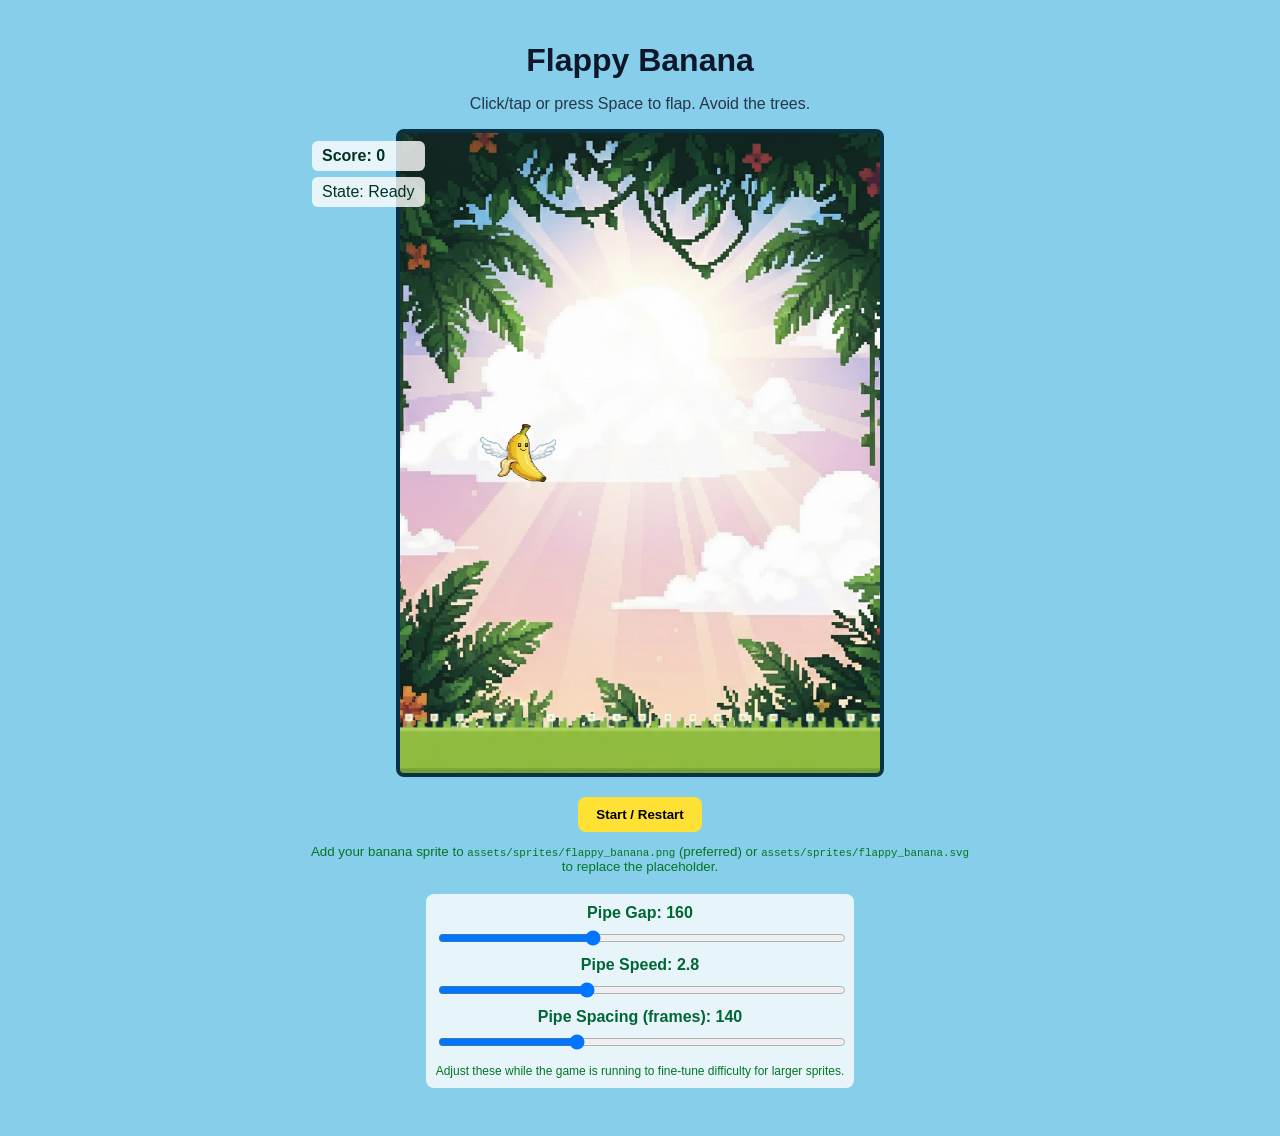
==== flappy.html @ c49f81b3 "FlappyBird" ====
<!doctype html>
<html lang="en">
<head>
  <meta charset="utf-8" />
  <meta name="viewport" content="width=device-width,initial-scale=1" />
  <title>Flappy Banana</title>
  <link rel="stylesheet" href="flappy.css">
</head>
<body>
  <main class="wrap">
    <h1>Flappy Banana</h1>
    <p class="hint">Click/tap or press Space to flap. Avoid the trees.</p>

    <div class="game-area">
      <canvas id="flappyCanvas" width="480" height="640"></canvas>
      <div id="hud">
        <div id="score">Score: 0</div>
        <div id="state">State: Ready</div>
      </div>
    </div>

    <div class="controls">
      <button id="startBtn">Start / Restart</button>
      <small>Add your banana sprite to <code>assets/sprites/flappy_banana.png</code> (preferred) or <code>assets/sprites/flappy_banana.svg</code> to replace the placeholder.</small>

      <div class="tune">
        <div class="tune-row">
          <label>Pipe Gap: <strong id="gapVal">160</strong></label>
          <input id="gapRange" type="range" min="100" max="260" value="160">
        </div>
        <div class="tune-row">
          <label>Pipe Speed: <strong id="speedVal">2.8</strong></label>
          <input id="speedRange" type="range" min="1" max="6" step="0.1" value="2.8">
        </div>
        <div class="tune-row">
          <label>Pipe Spacing (frames): <strong id="spacingVal">140</strong></label>
          <input id="spacingRange" type="range" min="80" max="260" value="140">
        </div>
        <small class="tune-note">Adjust these while the game is running to fine-tune difficulty for larger sprites.</small>
      </div>
    </div>

    <!-- footer removed to keep the UI compact per request -->
  </main>

  <script src="flappy.js"></script>
</body>
</html>
---- flappy.css ----
/* Minimal styling for Flappy Banana */
:root{--bg:#87CEEB;--panel:#ffffffcc;--accent:#FFE135}
html,body{height:100%;margin:0;font-family:Inter,Arial,Helvetica,sans-serif;background:var(--bg);color:#0f172a}
.wrap{max-width:680px;margin:24px auto;padding:12px}
h1{text-align:center;margin:6px 0}
.hint{text-align:center;color:#0b1220cc}
.game-area{display:flex;justify-content:center;align-items:center;position:relative}
#flappyCanvas{background-image:url('assets/sprites/pretty_sky_bg.png');background-size:cover;background-position:center;border:4px solid #083344;border-radius:8px;display:block;max-width:100%;height:auto}
#flappyCanvas:focus{outline:none}
#hud{position:absolute;left:12px;top:12px;color:#032;display:flex;flex-direction:column;gap:6px}
#score{background:var(--panel);padding:6px 10px;border-radius:6px;font-weight:700}
#state{background:var(--panel);padding:6px 10px;border-radius:6px}
.controls{margin-top:12px;text-align:center;display:flex;flex-direction:column;align-items:center;gap:8px;padding:8px}
.controls button{background:var(--accent);border:none;padding:10px 18px;border-radius:8px;font-weight:700;cursor:pointer;display:inline-block}
.controls small{display:block;margin-top:4px;color:#072}
.tune{margin-top:12px;background:#ffffffcc;padding:10px;border-radius:8px;display:flex;flex-direction:column;gap:8px;align-items:stretch}
.tune-row{display:flex;flex-direction:column;gap:6px}
.tune-row label{font-weight:600;color:#063}
.tune-row input[type=range]{width:100%}
.tune-note{font-size:12px;color:#084}
/* add bottom padding so controls/buttons are never half off-screen on small viewports */
.wrap{max-width:680px;margin:24px auto;padding:12px 12px 40px}
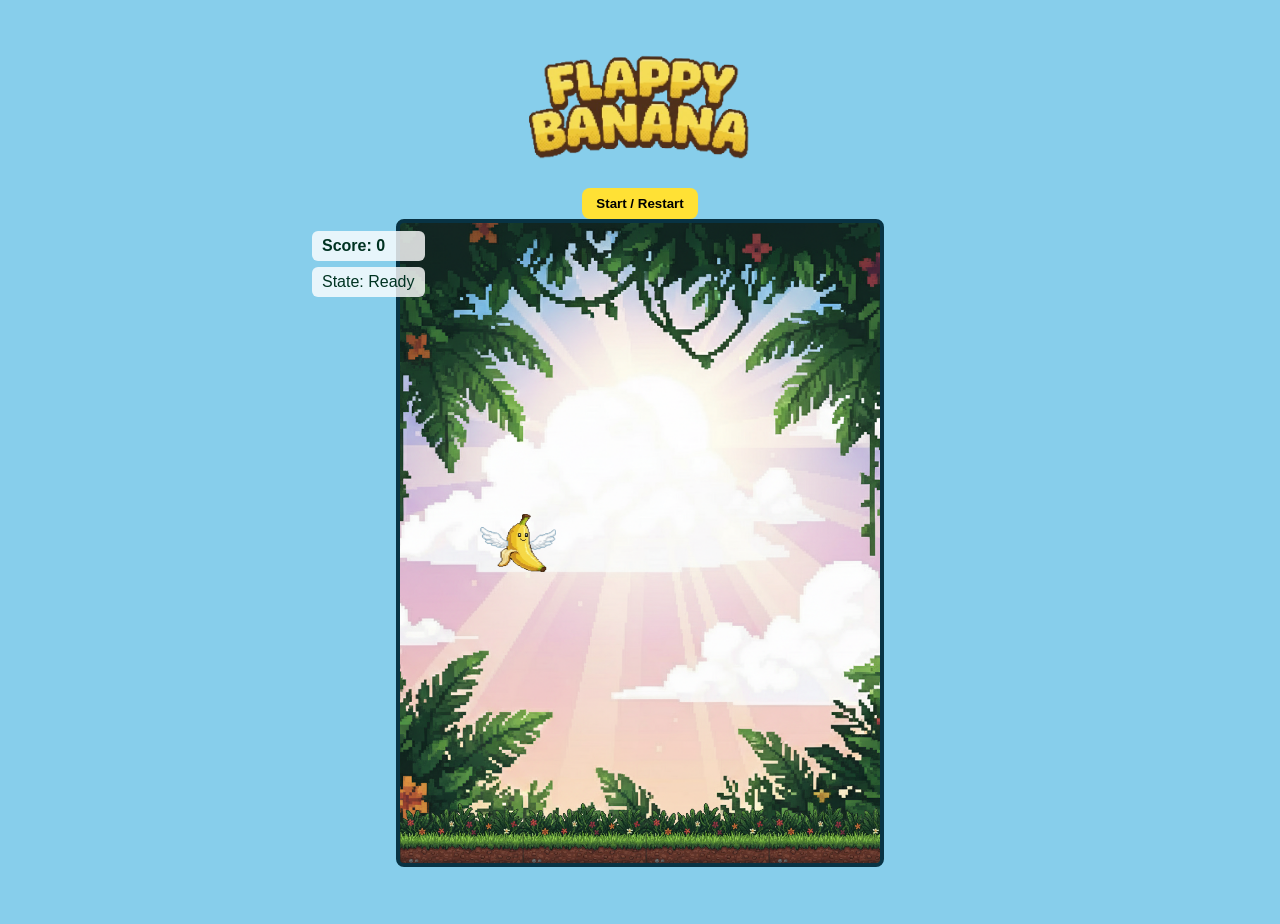
==== commit a51e09fe: "Fixed some more stuff" ====
--- a/flappy.html
+++ b/flappy.html
@@ -8,8 +8,10 @@
 </head>
 <body>
   <main class="wrap">
-    <h1>Flappy Banana</h1>
-    <p class="hint">Click/tap or press Space to flap. Avoid the trees.</p>
+    <div class="logo-wrap">
+      <img id="gameLogo" src="assets/sprites/logo.png" alt="Flappy Banana" onerror="this.style.display='none'">
+      <button id="startBtn">Start / Restart</button>
+    </div>
 
     <div class="game-area">
       <canvas id="flappyCanvas" width="480" height="640"></canvas>
@@ -19,26 +21,7 @@
       </div>
     </div>
 
-    <div class="controls">
-      <button id="startBtn">Start / Restart</button>
-      <small>Add your banana sprite to <code>assets/sprites/flappy_banana.png</code> (preferred) or <code>assets/sprites/flappy_banana.svg</code> to replace the placeholder.</small>
-
-      <div class="tune">
-        <div class="tune-row">
-          <label>Pipe Gap: <strong id="gapVal">160</strong></label>
-          <input id="gapRange" type="range" min="100" max="260" value="160">
-        </div>
-        <div class="tune-row">
-          <label>Pipe Speed: <strong id="speedVal">2.8</strong></label>
-          <input id="speedRange" type="range" min="1" max="6" step="0.1" value="2.8">
-        </div>
-        <div class="tune-row">
-          <label>Pipe Spacing (frames): <strong id="spacingVal">140</strong></label>
-          <input id="spacingRange" type="range" min="80" max="260" value="140">
-        </div>
-        <small class="tune-note">Adjust these while the game is running to fine-tune difficulty for larger sprites.</small>
-      </div>
-    </div>
+    <!-- controls removed to keep the UI minimal per request -->
 
     <!-- footer removed to keep the UI compact per request -->
   </main>
--- a/flappy.css
+++ b/flappy.css
@@ -3,6 +3,10 @@
 html,body{height:100%;margin:0;font-family:Inter,Arial,Helvetica,sans-serif;background:var(--bg);color:#0f172a}
 .wrap{max-width:680px;margin:24px auto;padding:12px}
 h1{text-align:center;margin:6px 0}
+.logo-wrap{display:flex;flex-direction:column;align-items:center;gap:6px}
+.logo-wrap img#gameLogo{max-width:320px;width:60%;height:auto;display:block}
+.logo-wrap h1#logoFallback{margin:0;font-size:28px}
+.logo-wrap button#startBtn{background:var(--accent);border:none;padding:8px 14px;border-radius:8px;font-weight:700;cursor:pointer;margin-top:6px}
 .hint{text-align:center;color:#0b1220cc}
 .game-area{display:flex;justify-content:center;align-items:center;position:relative}
 #flappyCanvas{background-image:url('assets/sprites/pretty_sky_bg.png');background-size:cover;background-position:center;border:4px solid #083344;border-radius:8px;display:block;max-width:100%;height:auto}
@@ -10,9 +14,7 @@
 #hud{position:absolute;left:12px;top:12px;color:#032;display:flex;flex-direction:column;gap:6px}
 #score{background:var(--panel);padding:6px 10px;border-radius:6px;font-weight:700}
 #state{background:var(--panel);padding:6px 10px;border-radius:6px}
-.controls{margin-top:12px;text-align:center;display:flex;flex-direction:column;align-items:center;gap:8px;padding:8px}
-.controls button{background:var(--accent);border:none;padding:10px 18px;border-radius:8px;font-weight:700;cursor:pointer;display:inline-block}
-.controls small{display:block;margin-top:4px;color:#072}
+.controls{display:none}
 .tune{margin-top:12px;background:#ffffffcc;padding:10px;border-radius:8px;display:flex;flex-direction:column;gap:8px;align-items:stretch}
 .tune-row{display:flex;flex-direction:column;gap:6px}
 .tune-row label{font-weight:600;color:#063}
@@ -20,3 +22,10 @@
 .tune-note{font-size:12px;color:#084}
 /* add bottom padding so controls/buttons are never half off-screen on small viewports */
 .wrap{max-width:680px;margin:24px auto;padding:12px 12px 40px}
+
+/* overall page background (outside the game canvas) */
+body{
+	/* overall background removed per user request; use base color */
+	background: var(--bg);
+	min-height: 100vh;
+}
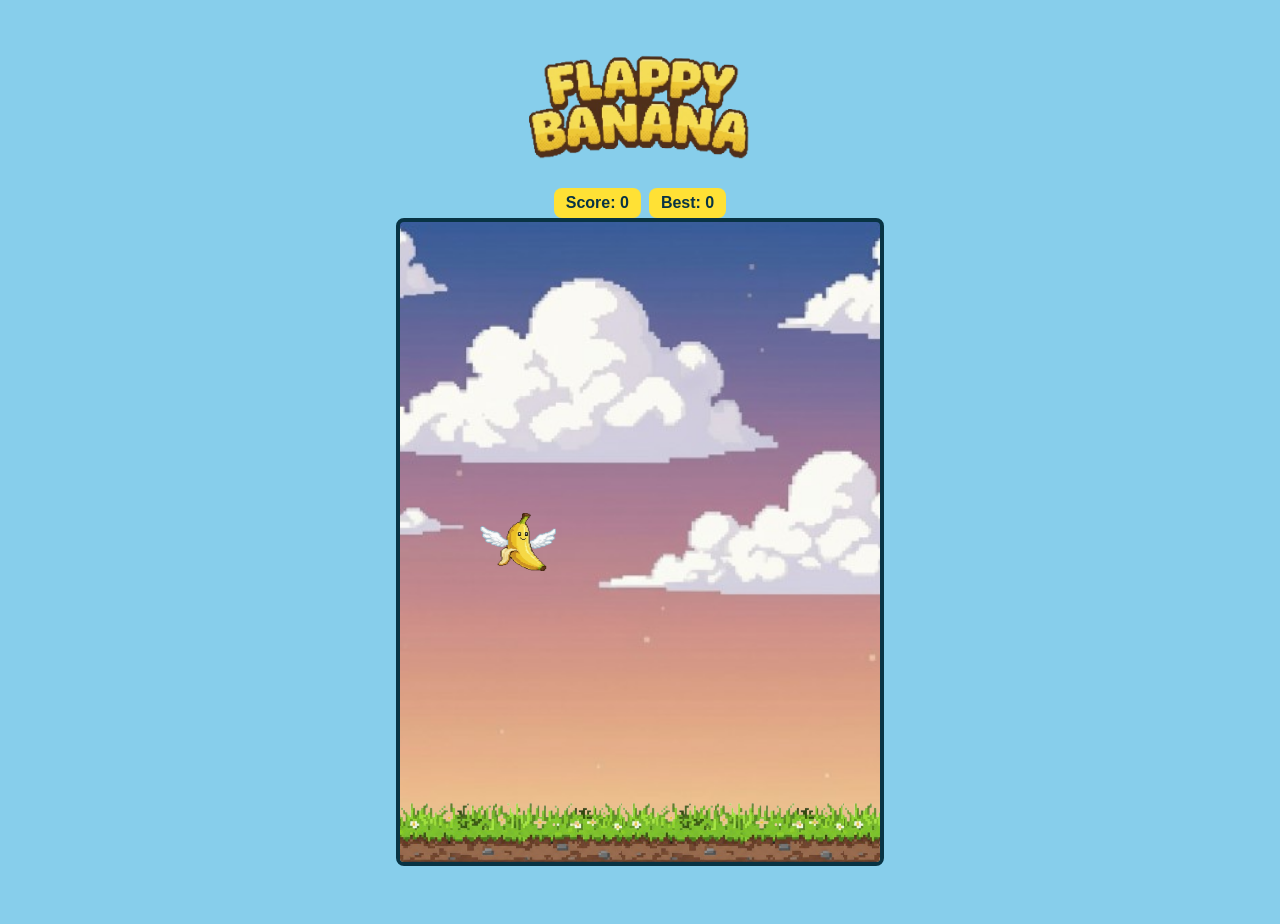
==== commit 2cd76e88: "basically finished flappy bird" ====
--- a/flappy.html
+++ b/flappy.html
@@ -10,15 +10,14 @@
   <main class="wrap">
     <div class="logo-wrap">
       <img id="gameLogo" src="assets/sprites/logo.png" alt="Flappy Banana" onerror="this.style.display='none'">
-      <button id="startBtn">Start / Restart</button>
+      <div id="scoreBoard" class="score-board" role="status" aria-live="polite">
+        <div id="score">Score: 0</div>
+        <div id="best">Best: 0</div>
+      </div>
     </div>
 
     <div class="game-area">
       <canvas id="flappyCanvas" width="480" height="640"></canvas>
-      <div id="hud">
-        <div id="score">Score: 0</div>
-        <div id="state">State: Ready</div>
-      </div>
     </div>
 
     <!-- controls removed to keep the UI minimal per request -->
--- a/flappy.css
+++ b/flappy.css
@@ -6,6 +6,7 @@
 .logo-wrap{display:flex;flex-direction:column;align-items:center;gap:6px}
 .logo-wrap img#gameLogo{max-width:320px;width:60%;height:auto;display:block}
 .logo-wrap h1#logoFallback{margin:0;font-size:28px}
+.logo-wrap #scoreBoard{display:flex;flex-direction:row;align-items:center;gap:8px;margin-top:6px;cursor:pointer}
 .logo-wrap button#startBtn{background:var(--accent);border:none;padding:8px 14px;border-radius:8px;font-weight:700;cursor:pointer;margin-top:6px}
 .hint{text-align:center;color:#0b1220cc}
 .game-area{display:flex;justify-content:center;align-items:center;position:relative}
@@ -13,7 +14,10 @@
 #flappyCanvas:focus{outline:none}
 #hud{position:absolute;left:12px;top:12px;color:#032;display:flex;flex-direction:column;gap:6px}
 #score{background:var(--panel);padding:6px 10px;border-radius:6px;font-weight:700}
-#state{background:var(--panel);padding:6px 10px;border-radius:6px}
+#state{background:var(--panel);padding:6px 10px;border-radius:6px;display:none !important}
+.score-board{display:flex;flex-direction:row;gap:8px;align-items:center}
+#score, #best{background:var(--accent);padding:6px 12px;border-radius:8px;font-weight:800;color:#083344}
+#best{}
 .controls{display:none}
 .tune{margin-top:12px;background:#ffffffcc;padding:10px;border-radius:8px;display:flex;flex-direction:column;gap:8px;align-items:stretch}
 .tune-row{display:flex;flex-direction:column;gap:6px}
